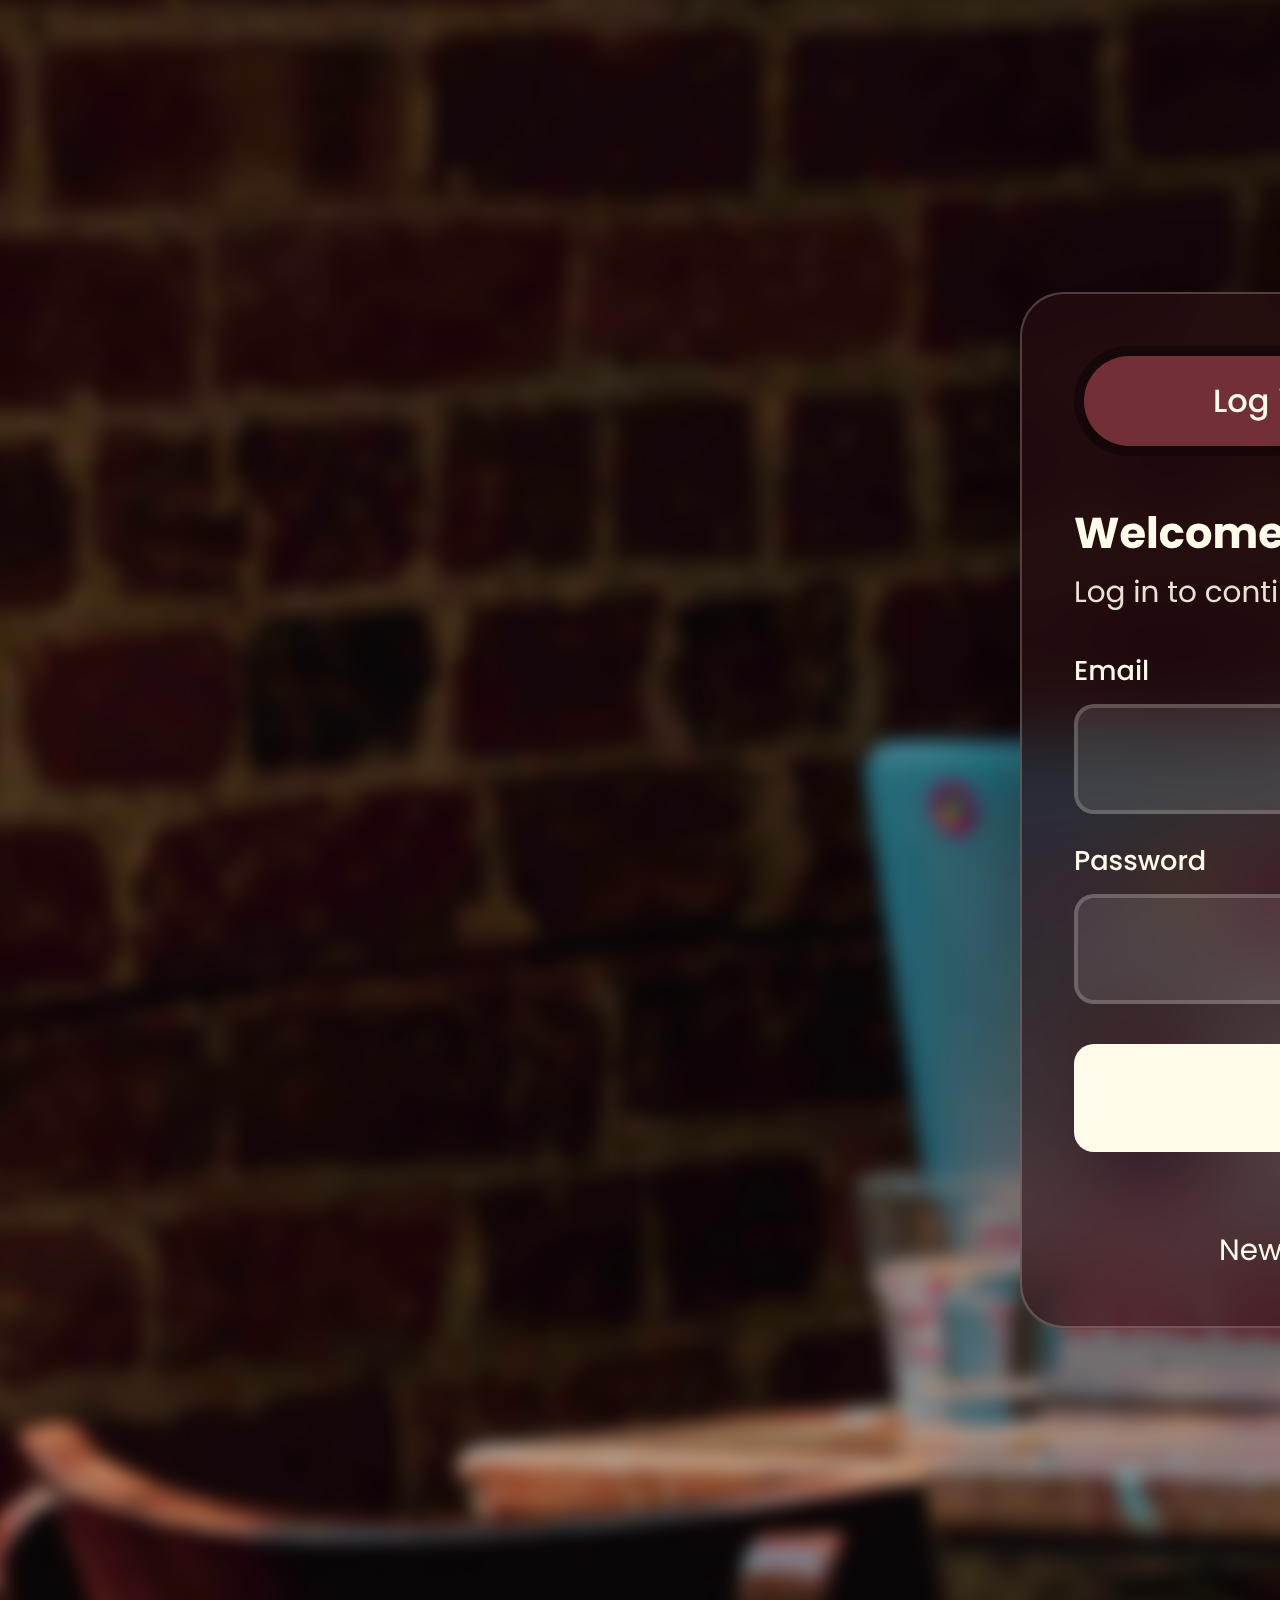
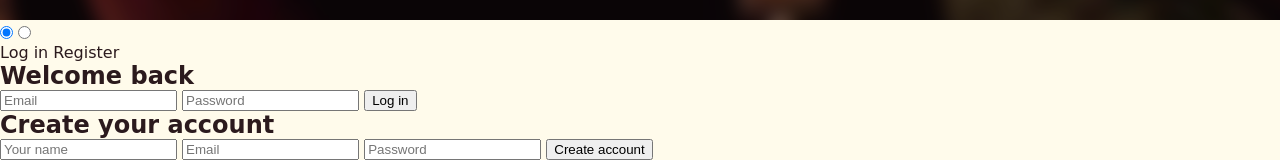
==== index.html @ 4d3b2250 "Add- Background image" ====
<!DOCTYPE html>
<html lang="en">
<head>
    <meta charset="UTF-8">
    <meta name="viewport" content="width=device-width, initial-scale=1.0">
    <title>St Genevieve Student portal</title>
    <link rel="stylesheet" href="style.css">
</head>
<body>
    
    <!-- background photo -->
<img class="bg-photo" src="Images/portal-landing.png" alt="Student-background image">
 
  <div class="card">



    <!-- Switching between forms  -->

 <input type="radio" name="tab" id="login" checked>
    <input type="radio" name="tab" id="register">
 
    <div class="tabs">
      <label for="login">Log in</label>
      <label for="register">Register</label>
    </div>

    <!-- log in form  -->
      <form class="login-form" action="#">
      <h2>Welcome back</h2>
      <input type="email" placeholder="Email" required>
      <input type="password" placeholder="Password" required>
      <button type="submit">Log in</button>
    </form>



<!-- register form  -->


 <form class="register-form" action="#">
      <h2>Create your account</h2>
      <input type="text" placeholder="Your name" required>
      <input type="email" placeholder="Email" required>
      <input type="password" placeholder="Password" required>
      <button type="submit">Create account</button>
    </form>
 
  </div>









</body>
</html>
---- style.css ----
:root {
  --cream: #FFFBEB;
  --maroon: #722F37;
  --ink: #2B1A1D;
  --field: #ECECEC;
  --error: #8A1C2B;
  --success: #14532D;
  --font: 'Poppins', system-ui, -apple-system, 'Segoe UI', sans-serif;
}
* {
    margin: 0;
    box-sizing: border-box;
}

body {
 margin: 0;
 font-family: var(--font);
 color: var(--ink);
 background: var(--cream);
}

/* hero  */
.page {
    display: grid;
    grid-template-columns: 1fr 1fr;
    min-height: 100vh;
}
.login-panel {
    background-color: var(--maroon);
    display: flex;
    align-items: center;
    justify-content: center;
    padding: 50px;
    flex-direction: column;
}

/* buttons  */
.buttons, .forms {
    width: 100%;
    max-width: 560px;
}

.buttons {
    display: flex;
    justify-content: center;
    padding: 7 2%px;
    padding-left: 20px;
    padding-right: 20px;
    background: white;
    border-radius: 999px;
}
.buttons button {
    min-height: 52px;
    padding-top: 10px;
    padding-bottom: 10px;
    padding-left: 100px;
    padding-right: 100px;
    border: 0;
    border-radius: 999px;
    background: var(--cream);
    font: inherit;
font-size: medium;
cursor: pointer;


}

.login-panel {
    padding: 8px 5%;
}
/* forms  */
.forms {
    margin-top: 32px;
}

.forms label {
    display: block;
    margin: 28px 0 10px 24px;
    color: var(--cream);
    font-size: 0.875rem;
    letter-spacing: 0.1em;
    text-transform: uppercase;
}

.forms input {
     width: 100%;
  min-height: 56px;
  padding: 0 24px;
  border: 0;
  border-radius: 999px;
  background: white;
  font: inherit;
  color: var(--ink);
}

.forms input:focus-visible {
  outline: 3px solid #FFC53D;
  outline-offset: 2px;
}

/* branding  */
.branding {
    display: flex;
    align-items: center;
    justify-content: center;
    padding: 48px;
}

.branding img {
    width: 100%;
    max-width: 340px;
    height: auto;
}

.button {
    display: flex;
    justify-content: center;
    padding: 8px;
    background: white;
    border-radius: 999px;
    margin-top: 20px;

}

#show-password {
    display: block;
    margin: 12px 0 0 24px;
    min-height: 44px;
    padding: 0;
    border: 0;
    background: none;
    color: var(--cream);
    font: inherit;
    font-size: 0.875rem;
    text-decoration: underline;
    cursor: pointer;
}

.forms button[type="submit"] {
    display: block;
    margin: 32px auto 0;
    min-height: 52px;
    padding: 0 56px;
    border: 0;
    border-radius: 999px;
    background: var(--cream);
    color: var(--ink);
    font: inherit;
    font-weight: 500;
    cursor: pointer;
}


/* responsive design  */

@media (max-width: 860px) {
  .page {
    grid-template-columns: 1fr;     
    grid-template-rows: auto 1fr;   
  }

  .branding {
    padding: 32px 24px;
  }

  .branding img {
    max-width: 160px;
  }

  .login-panel {
    padding: 40px 20px 56px;
  }
}

/* phones  */
@media (max-width: 480px) {
  .branding img {
    max-width: 120px;
  }

  .login-panel {
    padding: 32px 16px 48px;
  }

  .buttons button {
    width: 100%;                    
    padding: 10px 20px;
  }

  .forms label {
    margin-left: 16px;
    font-size: 0.75rem;
  }

  .forms input {
    padding: 0 18px;
    font-size: 16px;                
  }

  #show-password {
    margin-left: 16px;
  }

  .forms button[type="submit"] {
    width: 100%;                    
    padding: 0 24px;
  }
}
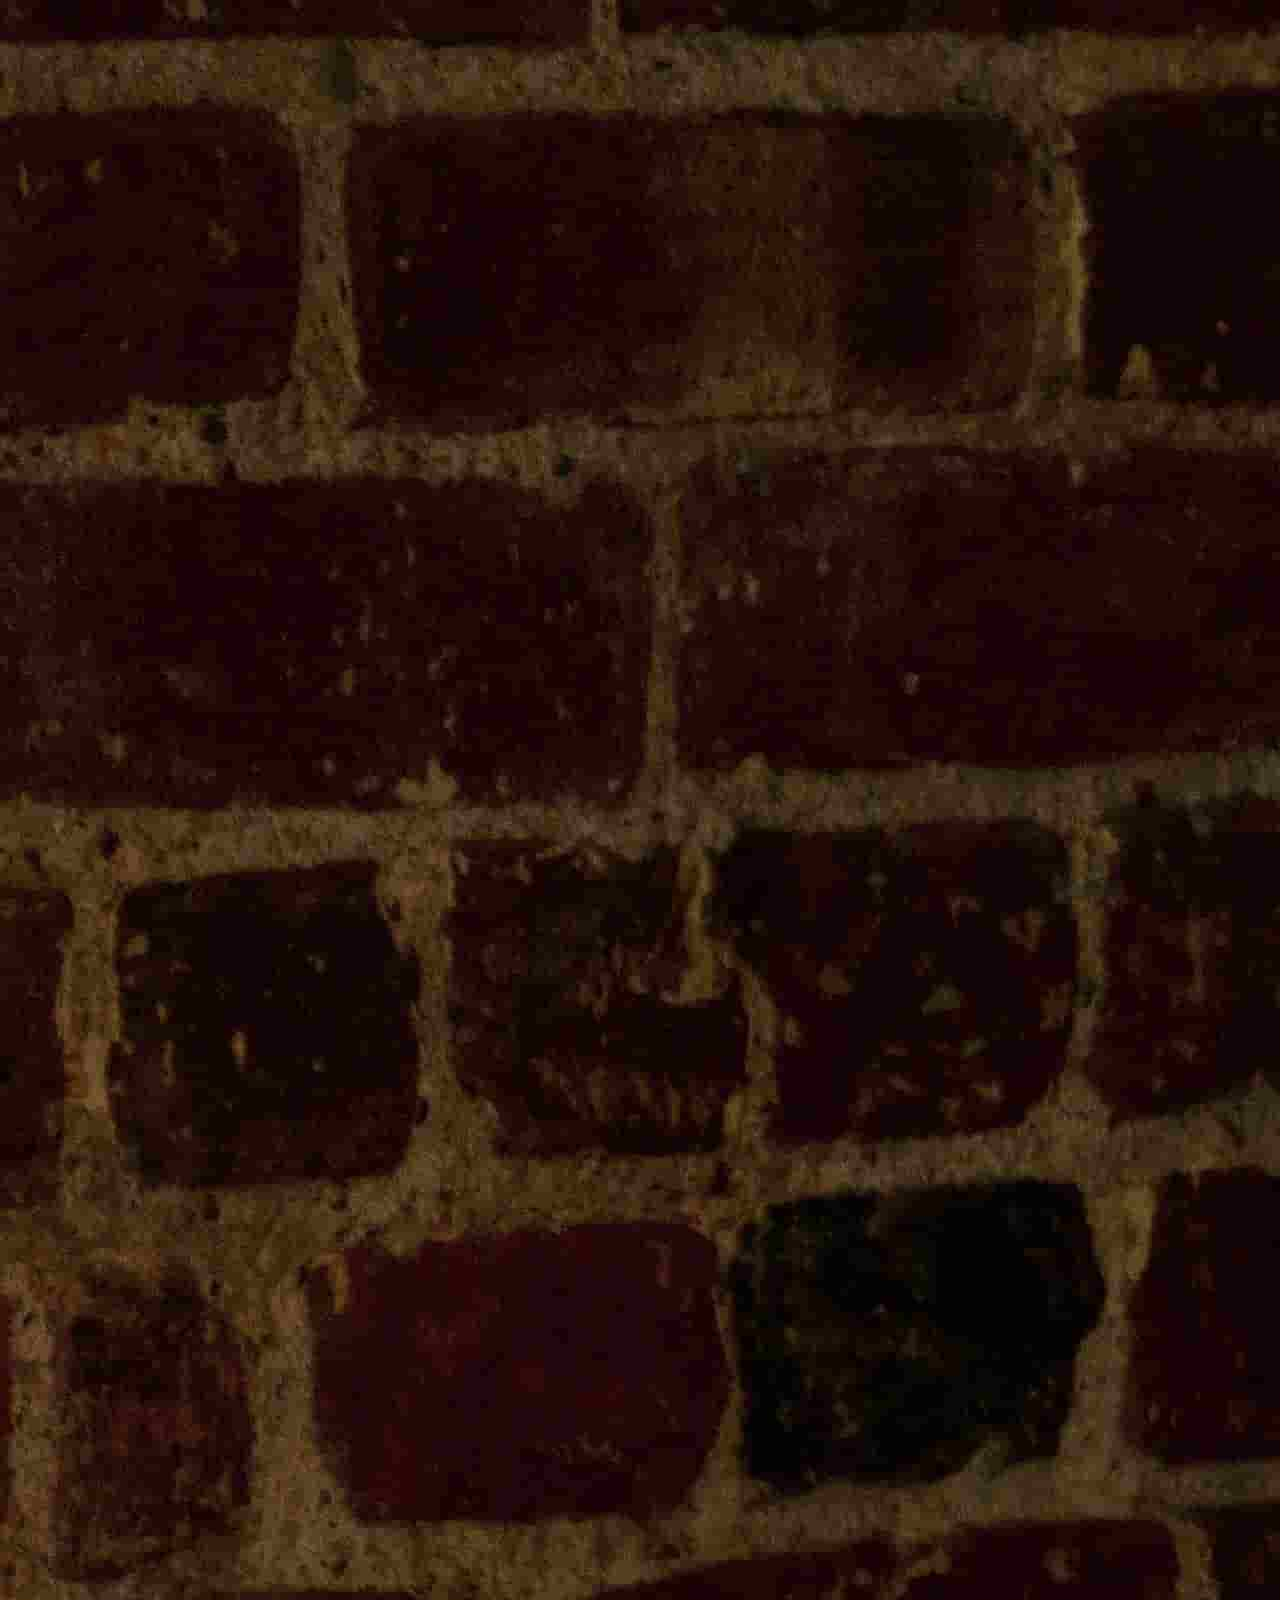
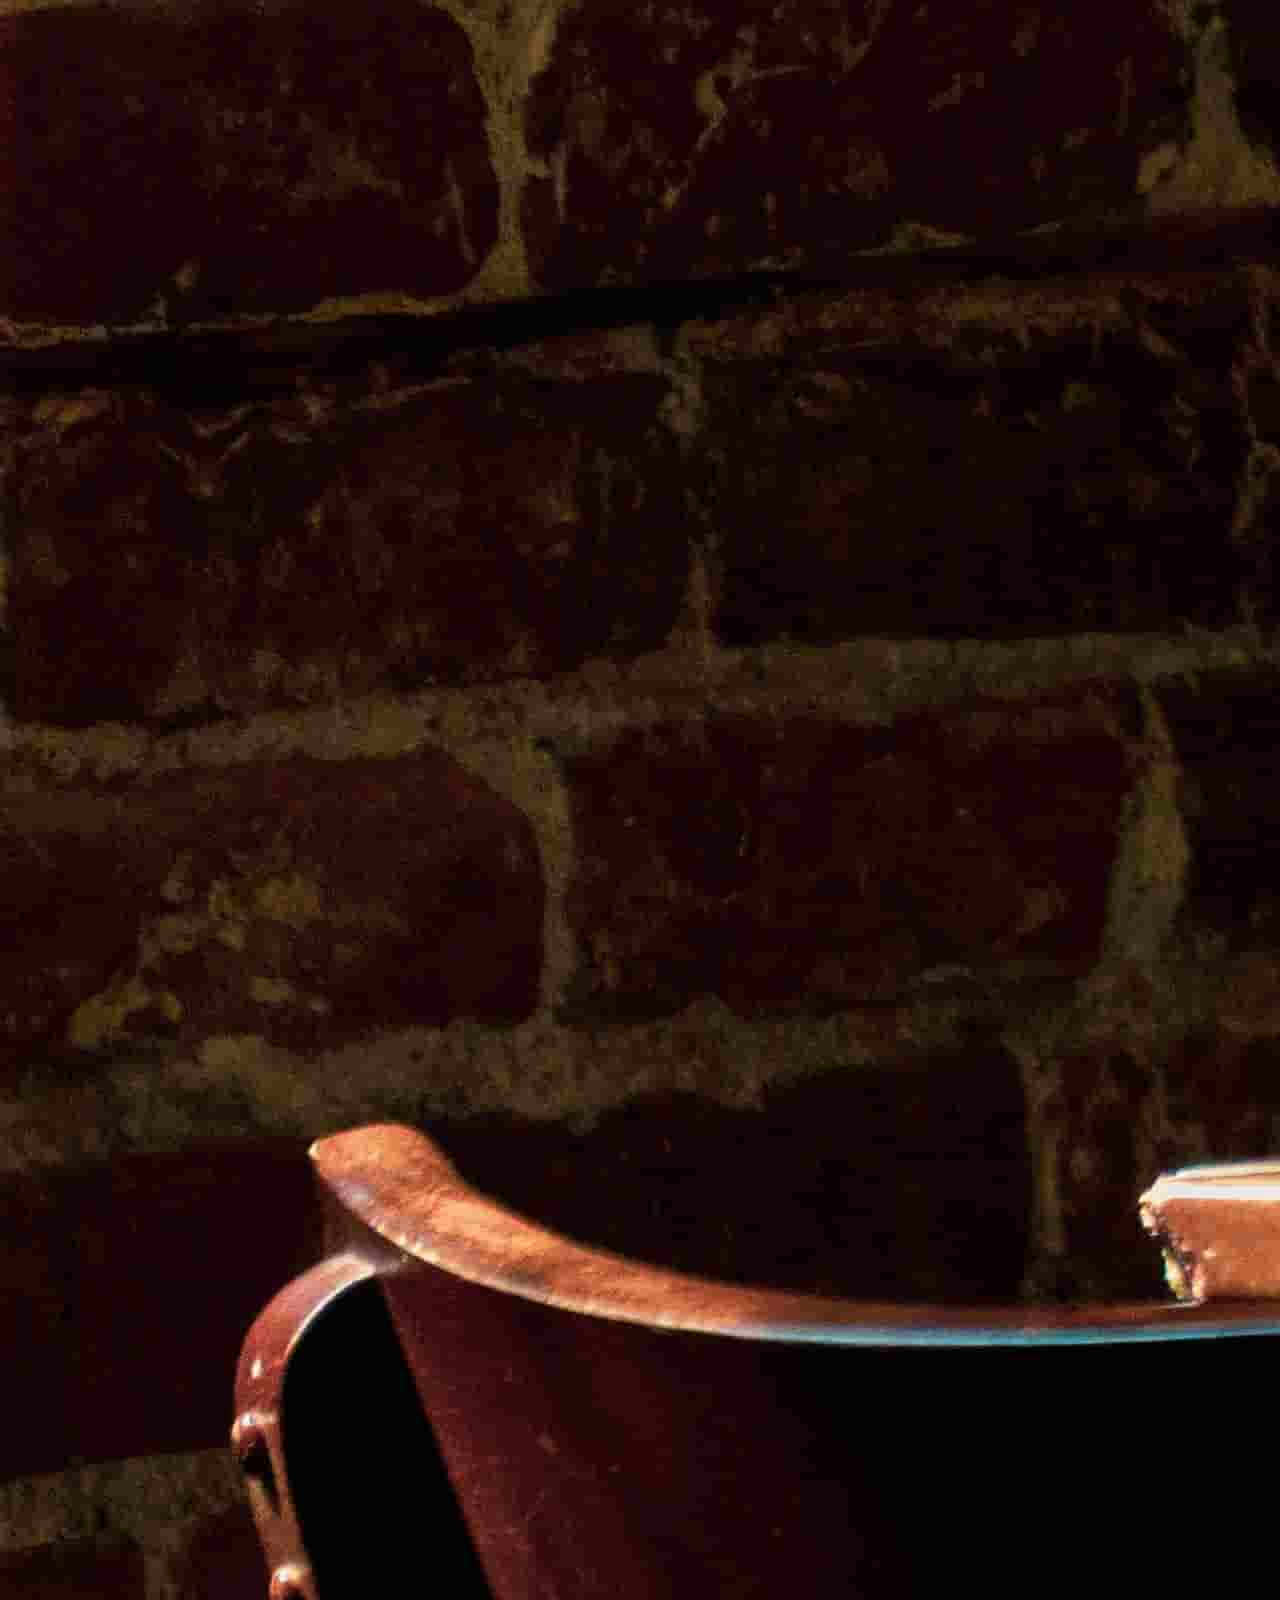
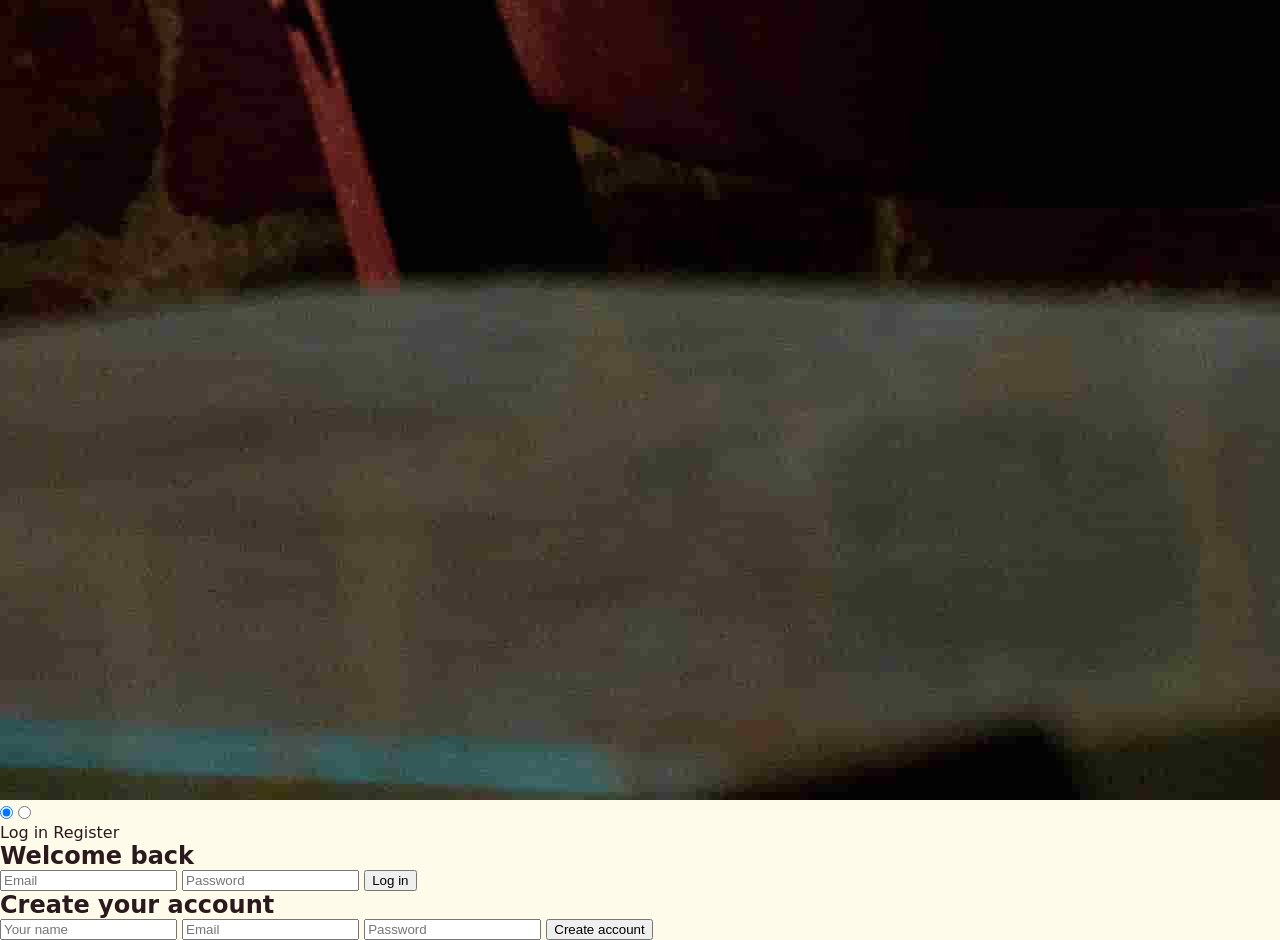
==== commit 2207a695: "Edit- Bg image" ====
--- a/index.html
+++ b/index.html
@@ -9,7 +9,7 @@
 <body>
     
     <!-- background photo -->
-<img class="bg-photo" src="Images/portal-landing.png" alt="Student-background image">
+<img class="bg-photo" src="Images/student-bg.jpg" alt="Student-background image">
  
   <div class="card">
 
--- a/style.css
+++ b/style.css
@@ -19,190 +19,3 @@
  background: var(--cream);
 }
 
-/* hero  */
-.page {
-    display: grid;
-    grid-template-columns: 1fr 1fr;
-    min-height: 100vh;
-}
-.login-panel {
-    background-color: var(--maroon);
-    display: flex;
-    align-items: center;
-    justify-content: center;
-    padding: 50px;
-    flex-direction: column;
-}
-
-/* buttons  */
-.buttons, .forms {
-    width: 100%;
-    max-width: 560px;
-}
-
-.buttons {
-    display: flex;
-    justify-content: center;
-    padding: 7 2%px;
-    padding-left: 20px;
-    padding-right: 20px;
-    background: white;
-    border-radius: 999px;
-}
-.buttons button {
-    min-height: 52px;
-    padding-top: 10px;
-    padding-bottom: 10px;
-    padding-left: 100px;
-    padding-right: 100px;
-    border: 0;
-    border-radius: 999px;
-    background: var(--cream);
-    font: inherit;
-font-size: medium;
-cursor: pointer;
-
-
-}
-
-.login-panel {
-    padding: 8px 5%;
-}
-/* forms  */
-.forms {
-    margin-top: 32px;
-}
-
-.forms label {
-    display: block;
-    margin: 28px 0 10px 24px;
-    color: var(--cream);
-    font-size: 0.875rem;
-    letter-spacing: 0.1em;
-    text-transform: uppercase;
-}
-
-.forms input {
-     width: 100%;
-  min-height: 56px;
-  padding: 0 24px;
-  border: 0;
-  border-radius: 999px;
-  background: white;
-  font: inherit;
-  color: var(--ink);
-}
-
-.forms input:focus-visible {
-  outline: 3px solid #FFC53D;
-  outline-offset: 2px;
-}
-
-/* branding  */
-.branding {
-    display: flex;
-    align-items: center;
-    justify-content: center;
-    padding: 48px;
-}
-
-.branding img {
-    width: 100%;
-    max-width: 340px;
-    height: auto;
-}
-
-.button {
-    display: flex;
-    justify-content: center;
-    padding: 8px;
-    background: white;
-    border-radius: 999px;
-    margin-top: 20px;
-
-}
-
-#show-password {
-    display: block;
-    margin: 12px 0 0 24px;
-    min-height: 44px;
-    padding: 0;
-    border: 0;
-    background: none;
-    color: var(--cream);
-    font: inherit;
-    font-size: 0.875rem;
-    text-decoration: underline;
-    cursor: pointer;
-}
-
-.forms button[type="submit"] {
-    display: block;
-    margin: 32px auto 0;
-    min-height: 52px;
-    padding: 0 56px;
-    border: 0;
-    border-radius: 999px;
-    background: var(--cream);
-    color: var(--ink);
-    font: inherit;
-    font-weight: 500;
-    cursor: pointer;
-}
-
-
-/* responsive design  */
-
-@media (max-width: 860px) {
-  .page {
-    grid-template-columns: 1fr;     
-    grid-template-rows: auto 1fr;   
-  }
-
-  .branding {
-    padding: 32px 24px;
-  }
-
-  .branding img {
-    max-width: 160px;
-  }
-
-  .login-panel {
-    padding: 40px 20px 56px;
-  }
-}
-
-/* phones  */
-@media (max-width: 480px) {
-  .branding img {
-    max-width: 120px;
-  }
-
-  .login-panel {
-    padding: 32px 16px 48px;
-  }
-
-  .buttons button {
-    width: 100%;                    
-    padding: 10px 20px;
-  }
-
-  .forms label {
-    margin-left: 16px;
-    font-size: 0.75rem;
-  }
-
-  .forms input {
-    padding: 0 18px;
-    font-size: 16px;                
-  }
-
-  #show-password {
-    margin-left: 16px;
-  }
-
-  .forms button[type="submit"] {
-    width: 100%;                    
-    padding: 0 24px;
-  }
-}
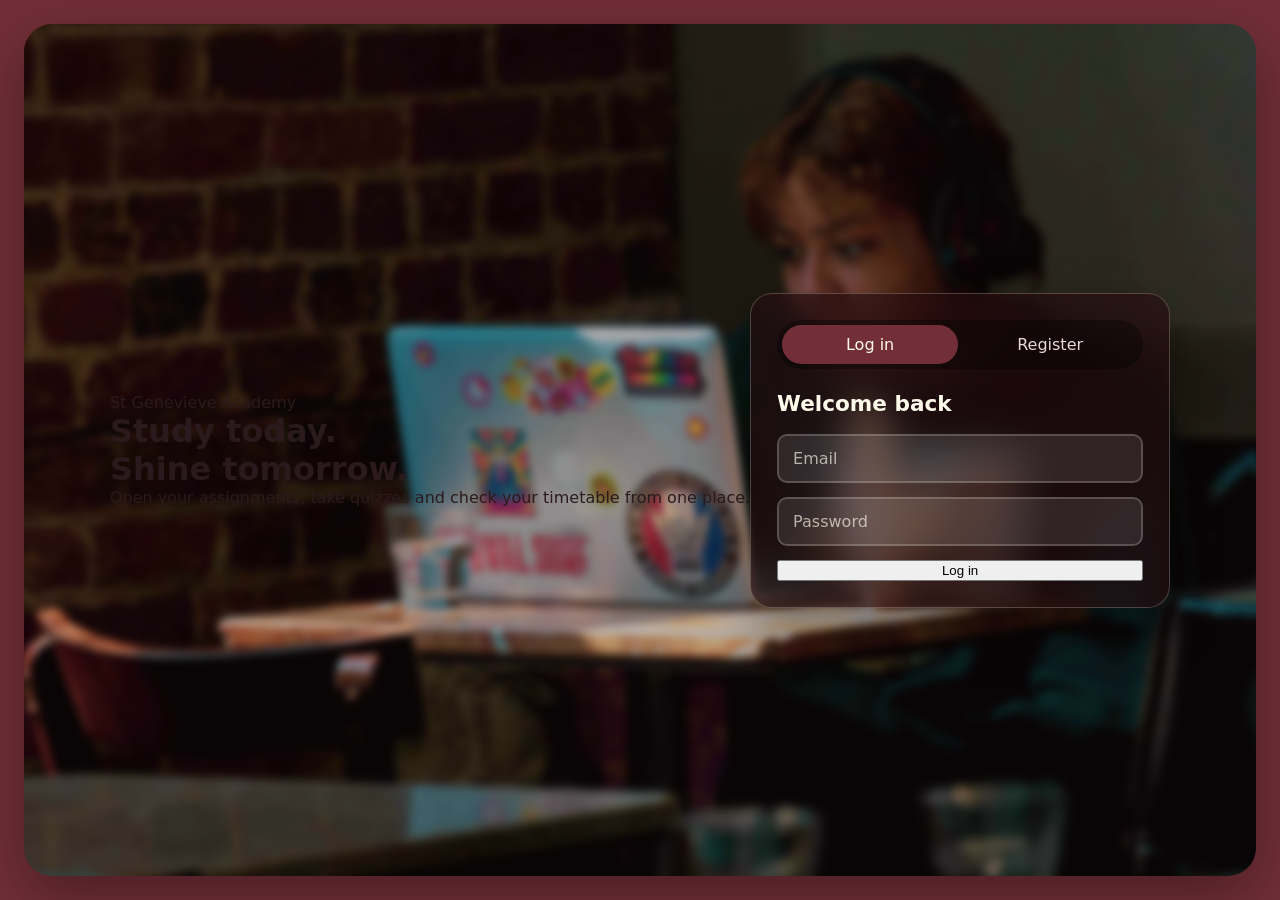
==== commit f15ae7d9: "Add- Design" ====
--- a/index.html
+++ b/index.html
@@ -11,6 +11,16 @@
     <!-- background photo -->
 <img class="bg-photo" src="Images/student-bg.jpg" alt="Student-background image">
  
+<!-- Left side  -->
+<div class="hero">
+  <p class="hero-brand">St Genevieve Academy</p>
+  <h1>Study today.<br>Shine tomorrow.</h1>
+  <p class="hero-text">Open your assignments, take quizzes and check your timetable from one place.</p>
+</div>
+
+
+
+
   <div class="card">
 
 
--- a/style.css
+++ b/style.css
@@ -6,6 +6,10 @@
   --error: #8A1C2B;
   --success: #14532D;
   --font: 'Poppins', system-ui, -apple-system, 'Segoe UI', sans-serif;
+   
+  --gap: 24px;     
+  --bleed: 12px;    
+  --round: 28px;
 }
 * {
     margin: 0;
@@ -16,6 +20,135 @@
  margin: 0;
  font-family: var(--font);
  color: var(--ink);
- background: var(--cream);
+ background: var(--maroon);
+  min-height: 100vh;
+ padding: 20px;
+ display: flex;
+ align-items: center;
+ justify-content: center;
 }
 
+/* bg photo  */
+.bg-photo {
+  position: fixed;
+  inset: calc(var(--gap) - var(--bleed));
+  z-index: -1;
+  width: calc(100% - 2 * (var(--gap) - var(--bleed)));
+  height: calc(100% - 2 * (var(--gap) - var(--bleed)));
+  object-fit: cover;
+  object-position: 75% 0%;
+  filter: blur(4px);
+  clip-path: inset(var(--bleed) round var(--round));
+}
+
+/* blurry corners  */
+body::before {
+  content: "";
+  position: fixed;
+  inset: -60px;
+  z-index: -2;
+  background: url("Images/portal-landing.png") center / cover no-repeat;
+  filter: blur(40px) saturate(1.5) brightness(2.3);
+}
+body::after {
+  content: "";
+  position: fixed;
+  inset: var(--gap);
+  z-index: -1;
+  border-radius: var(--round);
+  background: rgba(30, 10, 14, 0.25);
+  box-shadow: 0 20px 60px rgba(0, 0, 0, 0.35);
+}
+
+.card {
+  width: 100%;
+  max-width: 420px;
+  padding: 26px;
+  color: var(--cream);
+  background: rgba(38, 12, 16, 0.62);
+  border: 1px solid rgba(255, 251, 235, 0.22);
+  border-radius: 22px;
+  backdrop-filter: blur(18px);
+  -webkit-backdrop-filter: blur(18px);
+  box-shadow: 0 20px 50px rgba(0, 0, 0, 0.35);
+}
+
+/* hide check button  */
+input[type="radio"] {
+  display: none;
+}
+
+.tabs {
+  display: grid;
+  grid-template-columns: 1fr 1fr;
+  gap: 4px;
+  padding: 5px;
+  margin-bottom: 22px;
+  background: rgba(0, 0, 0, 0.35);
+  border-radius: 999px;
+}
+
+.tabs label {
+  padding: 10px;
+  text-align: center;
+  font-weight: 500;
+  color: #e9d8da;
+  border-radius: 999px;
+  cursor: pointer;
+}
+/* selected tab  */
+#login:checked ~ .tabs label[for="login"],
+#register:checked ~ .tabs label[for="register"] {
+  background: var(--maroon);
+  color: var(--cream);
+}
+
+form {
+  display: flex;
+  flex-direction: column;
+  gap: 14px;
+}
+ 
+.register-form {
+  display: none;
+}
+ 
+/* code for changing showing different tabs  */
+#register:checked ~ .login-form {
+  display: none;
+}
+ 
+#register:checked ~ .register-form {
+  display: flex;
+}
+
+h2 {
+  margin-bottom: 4px;
+  font-size: 1.35rem;
+  font-weight: 600;
+}
+
+input[type="text"],
+input[type="email"],
+input[type="password"] {
+  width: 100%;
+  padding: 13px 14px;
+  font-family: inherit;
+  font-size: 1rem;
+  color: var(--cream);
+  background: rgba(255, 255, 255, 0.1);
+  border: 2px solid rgba(255, 251, 235, 0.2);
+  border-radius: 10px;
+}
+ 
+input::placeholder {
+  color: rgba(255, 251, 235, 0.65);
+}
+ 
+input[type="text"]:focus,
+input[type="email"]:focus,
+input[type="password"]:focus {
+  outline: none;
+  border-color: var(--cream);
+  background: rgba(255, 255, 255, 0.16);
+}
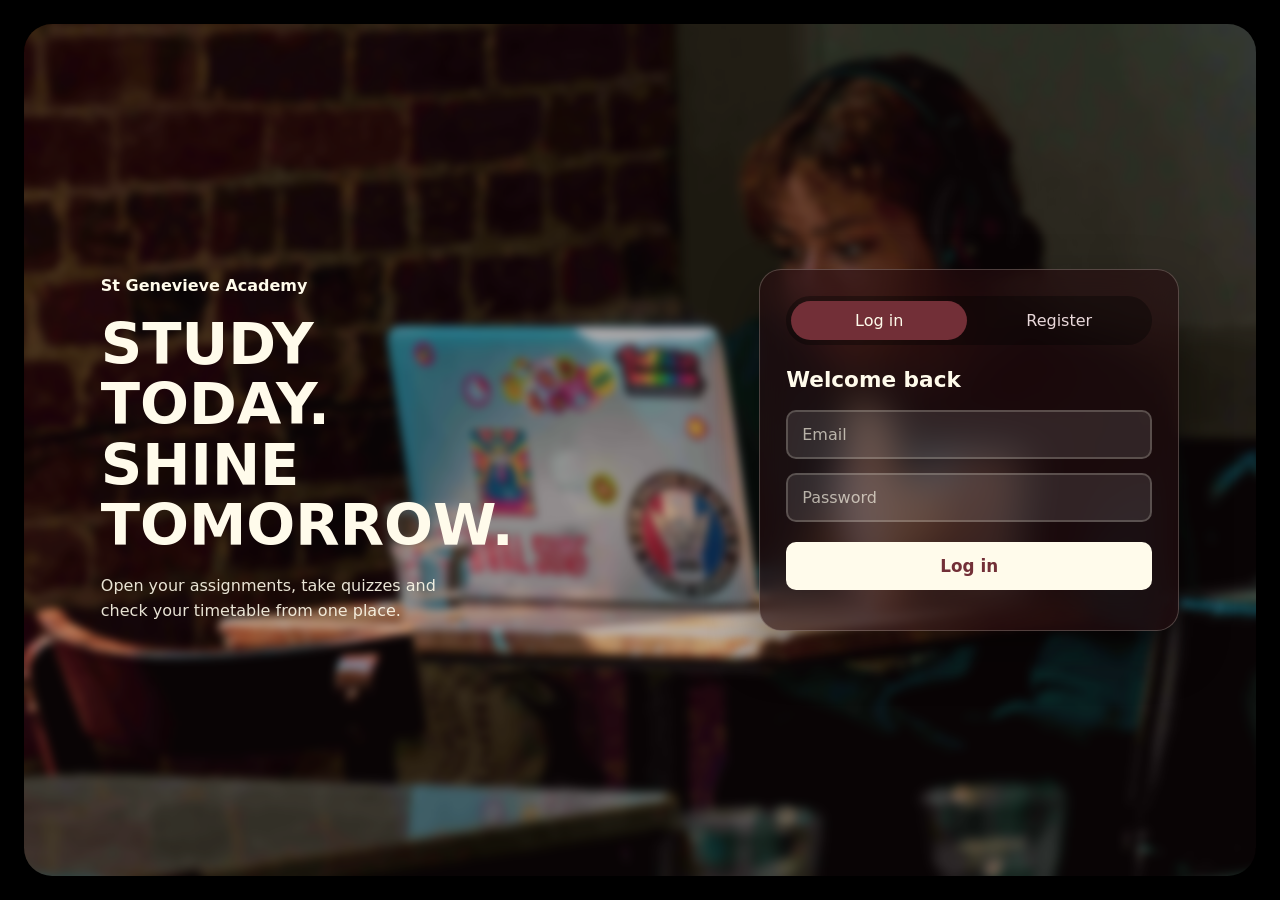
==== commit b978b043: "Add- Html strucutre for performance page" ====
--- a/index.html
+++ b/index.html
@@ -36,11 +36,12 @@
     </div>
 
     <!-- log in form  -->
-      <form class="login-form" action="#">
+      <form class="login-form" id="loginForm">
       <h2>Welcome back</h2>
-      <input type="email" placeholder="Email" required>
-      <input type="password" placeholder="Password" required>
+      <input type="email" id="loginEmail" placeholder="Email" required>
+      <input type="password" id="loginPassword" placeholder="Password" required>
       <button type="submit">Log in</button>
+      <p id="loginMessage" class="message"></p>
     </form>
 
 
@@ -48,14 +49,27 @@
 <!-- register form  -->
 
 
- <form class="register-form" action="#">
+<form class="register-form" id="registerForm">
       <h2>Create your account</h2>
-      <input type="text" placeholder="Your name" required>
-      <input type="email" placeholder="Email" required>
-      <input type="password" placeholder="Password" required>
+   <input type="text" id="regName" placeholder="Your name" required>
+
+<input type="email" id="regEmail" placeholder="Email" required>
+
+<input type="password" id="regPassword" placeholder="Password" required>
+   <select id="regGrade" required>
+    <option value="">Select grade</option>
+    <option value="Grade 7">Grade 7</option>
+    <option value="Grade 8">Grade 8</option>
+    <option value="Grade 9">Grade 9</option>
+</select>
       <button type="submit">Create account</button>
+      <p id="registerMessage" class="message"></p>
     </form>
  
+ 
+
+<script src="script.js" defer></script>
+
   </div>
 
 
--- a/style.css
+++ b/style.css
@@ -20,12 +20,13 @@
  margin: 0;
  font-family: var(--font);
  color: var(--ink);
- background: var(--maroon);
+ background: black;
   min-height: 100vh;
- padding: 20px;
+padding: 20px calc(var(--gap) + 6vw);
  display: flex;
  align-items: center;
- justify-content: center;
+  justify-content: space-between;
+   gap: 40px;
 }
 
 /* bg photo  */
@@ -61,8 +62,9 @@
 }
 
 .card {
-  width: 100%;
-  max-width: 420px;
+  width: 420px;
+  max-width: 100%;
+  flex-shrink: 0;
   padding: 26px;
   color: var(--cream);
   background: rgba(38, 12, 16, 0.62);
@@ -151,4 +153,61 @@
   outline: none;
   border-color: var(--cream);
   background: rgba(255, 255, 255, 0.16);
+}
+
+
+/* style left side hero  */
+
+   .hero {
+     max-width: 460px;
+     color: var(--cream);
+   }
+
+   .hero-brand {
+     margin-bottom: 20px;
+     font-weight: 600;
+   }
+
+   .hero h1 {
+     margin-bottom: 16px;
+     font-size: clamp(2.2rem, 4.5vw, 3.8rem);
+     line-height: 1.05;
+     font-weight: 700;
+     text-transform: uppercase;
+   }
+
+   .hero-text {
+     max-width: 34ch;
+     line-height: 1.6;
+     opacity: 0.9;
+   }
+
+   @media (max-width: 820px) {
+     body {
+       flex-direction: column;
+       justify-content: center;
+       gap: 24px;
+       padding: 20px calc(var(--gap) + 16px);
+     }
+     .hero { text-align: center; }
+     .hero-text { display: none; }
+     .card { width: 100%; }
+   }
+
+
+   button {
+  margin-top: 6px;
+  padding: 14px;
+  font-family: inherit;
+  font-size: 1.05rem;
+  font-weight: 600;
+  color: var(--maroon);
+  background: var(--cream);
+  border: none;
+  border-radius: 10px;
+  cursor: pointer;
+}
+ 
+button:active {
+  transform: scale(0.98);
 }
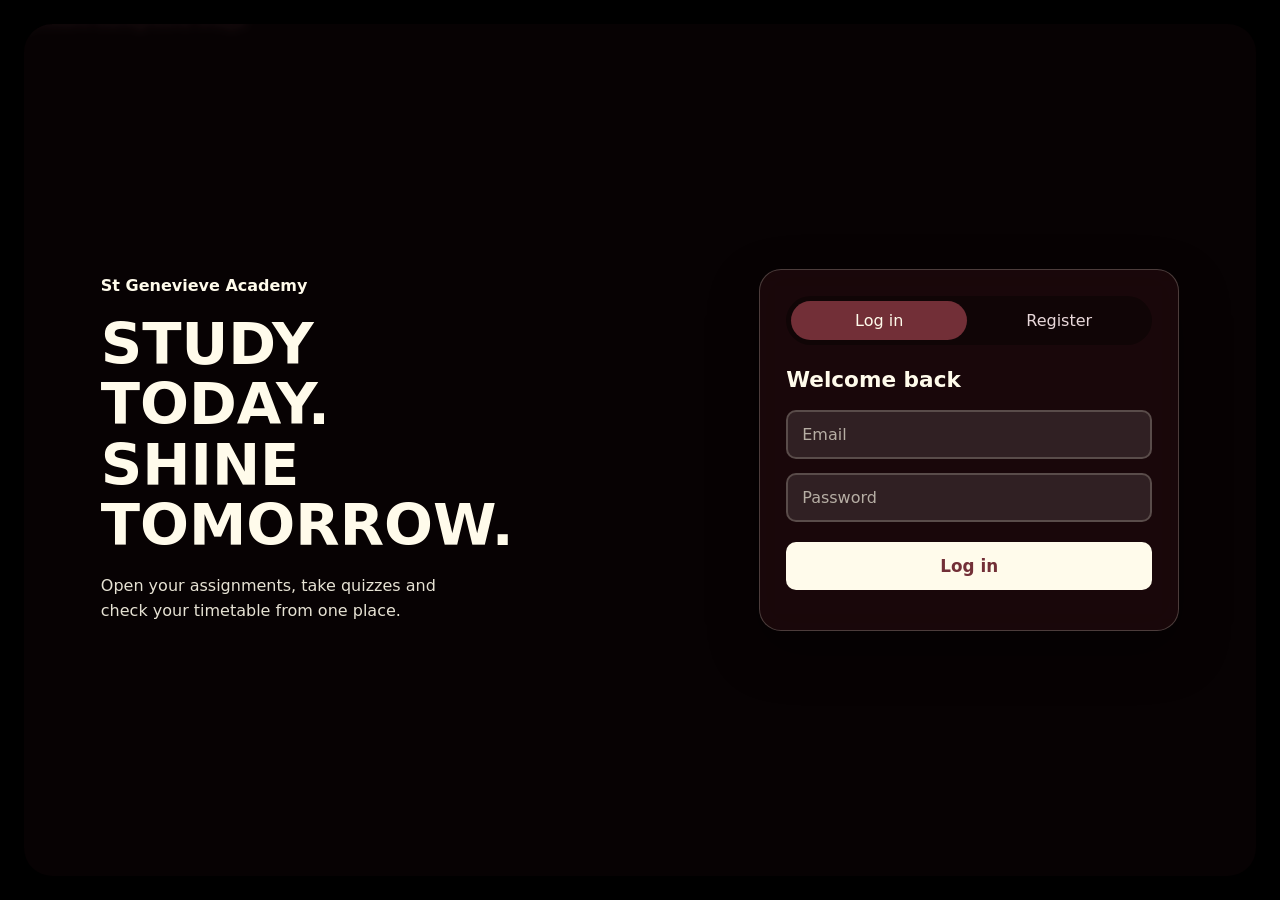
==== commit 573fa38c: "BugFix- change background on login page" ====
--- a/index.html
+++ b/index.html
@@ -9,7 +9,7 @@
 <body>
     
     <!-- background photo -->
-<img class="bg-photo" src="Images/student-bg.jpg" alt="Student-background image">
+<img class="bg-photo" src="images/student-bg.jpg" alt="Student-background image">
  
 <!-- Left side  -->
 <div class="hero">
--- a/style.css
+++ b/style.css
@@ -48,7 +48,7 @@
   position: fixed;
   inset: -60px;
   z-index: -2;
-  background: url("Images/portal-landing.png") center / cover no-repeat;
+  background: url("images/student-bg.jpg") center / cover no-repeat;
   filter: blur(40px) saturate(1.5) brightness(2.3);
 }
 body::after {
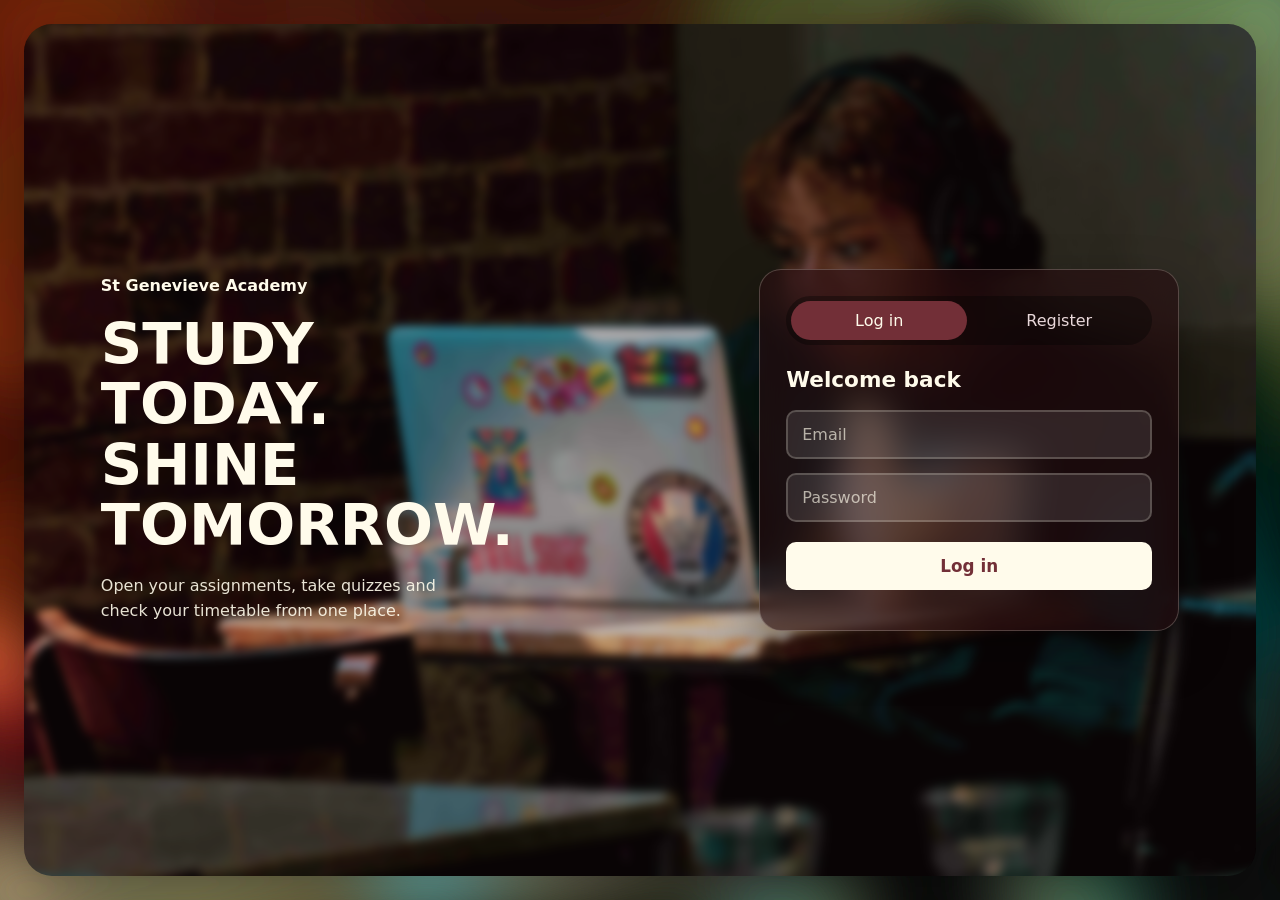
==== commit 71c0049d: "BugFix- Change image directory" ====
--- a/index.html
+++ b/index.html
@@ -9,7 +9,7 @@
 <body>
     
     <!-- background photo -->
-<img class="bg-photo" src="images/student-bg.jpg" alt="Student-background image">
+<img class="bg-photo" src="Images/student-bg.jpg" alt="Student-background image">
  
 <!-- Left side  -->
 <div class="hero">
--- a/style.css
+++ b/style.css
@@ -48,7 +48,7 @@
   position: fixed;
   inset: -60px;
   z-index: -2;
-  background: url("images/student-bg.jpg") center / cover no-repeat;
+  background: url("Images/student-bg.jpg") center / cover no-repeat;
   filter: blur(40px) saturate(1.5) brightness(2.3);
 }
 body::after {
